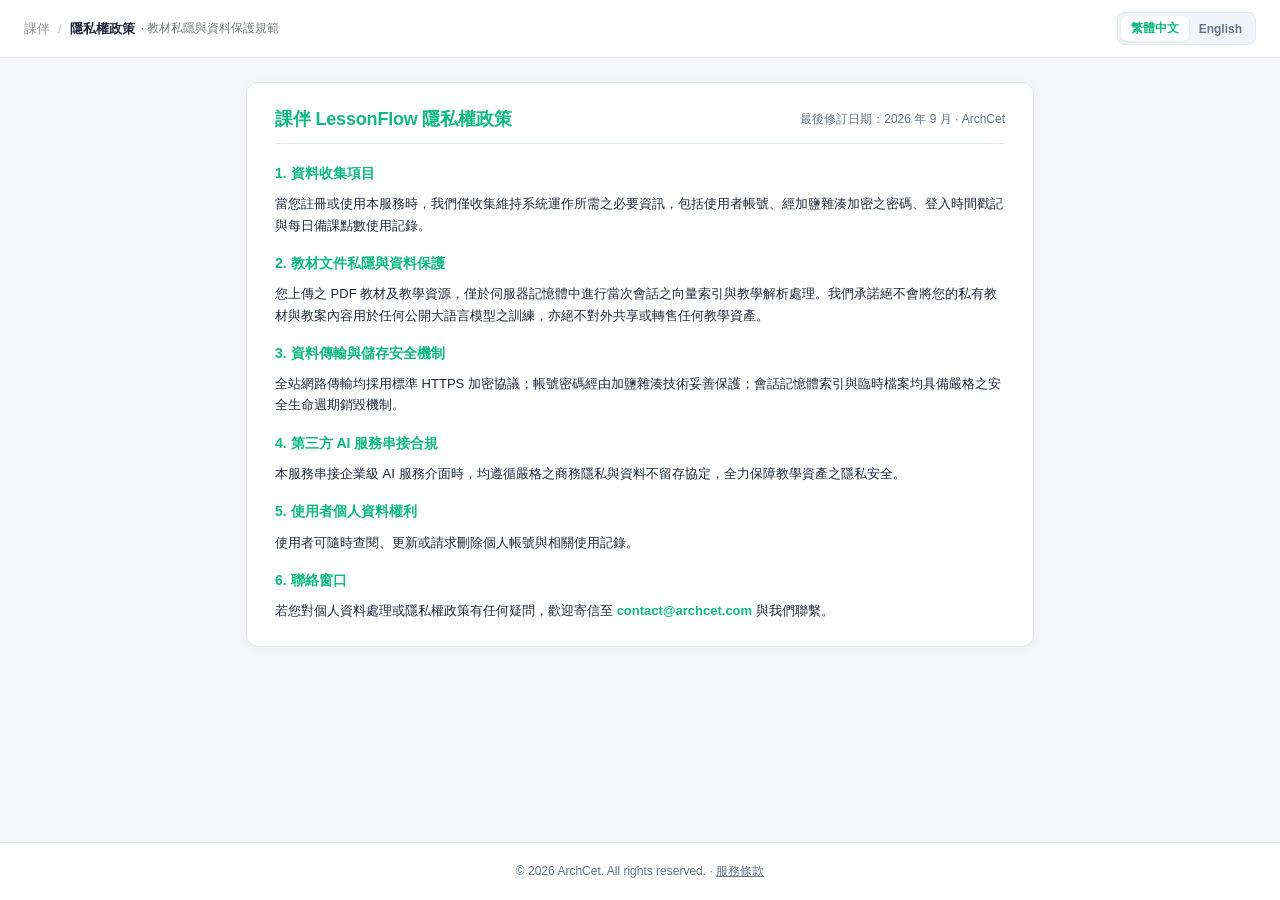
==== app/static/privacy.html @ 86c42158 "feat(legal): add bilingual terms and privacy policy with single source of truth and unified layout" ====
<!DOCTYPE html>
<html lang="zh-Hant-TW">

<head>
  <meta charset="UTF-8">
  <meta name="viewport" content="width=device-width, initial-scale=1.0">
  <title>隱私權政策 · 課伴 LessonFlow</title>
  <link rel="icon" type="image/svg+xml" href="/favicon.svg">
  <link rel="stylesheet" href="/styles.css?v=5.9.0">
  <style>
    body {
      background: var(--bg, #f4f6f8);
      color: var(--ink, #1e293b);
      font-family: var(--font-sans, -apple-system, BlinkMacSystemFont, "Segoe UI", Roboto, "Noto Sans TC", sans-serif);
      margin: 0;
      padding: 0;
      min-height: 100vh;
      display: flex;
      flex-direction: column;
    }

    .legal-page-header {
      background: #ffffff;
      border-bottom: 1px solid var(--line, #e2e8f0);
      padding: 12px 24px;
      position: sticky;
      top: 0;
      z-index: 10;
      display: flex;
      align-items: center;
      justify-content: space-between;
    }

    .legal-header-crumb {
      font-size: 13px;
      color: #8a918e;
      display: flex;
      align-items: center;
    }

    .legal-header-crumb a {
      color: #8a918e;
      text-decoration: none;
      font-weight: 500;
      transition: color 0.15s ease;
    }

    .legal-header-crumb a:hover {
      color: var(--green, #10b981);
    }

    .legal-header-crumb i {
      font-style: normal;
      margin: 0 8px;
      color: #c5c8c4;
    }

    .legal-header-crumb strong {
      color: var(--ink, #1e293b);
      font-weight: 600;
    }

    .legal-header-crumb .crumb-sub {
      font-size: 12px;
      color: #717d77;
      margin-left: 6px;
    }

    .legal-header-actions {
      display: flex;
      align-items: center;
      gap: 10px;
    }

    .legal-lang-switch {
      display: inline-flex;
      background: #f1f5f9;
      padding: 3px;
      border-radius: 8px;
      border: 1px solid var(--line, #e2e8f0);
    }

    .legal-lang-btn {
      border: none;
      background: transparent;
      padding: 4px 10px;
      font-size: 12px;
      font-weight: 600;
      color: var(--muted, #64748b);
      border-radius: 6px;
      cursor: pointer;
      transition: all 0.15s ease;
    }

    .legal-lang-btn.active {
      background: #ffffff;
      color: var(--green, #10b981);
      box-shadow: 0 1px 3px rgba(0, 0, 0, 0.08);
    }

    .legal-container {
      max-width: 820px;
      width: 100%;
      margin: 24px auto;
      padding: 0 16px;
      flex: 1;
      box-sizing: border-box;
    }

    .legal-card {
      background: var(--card, #ffffff);
      border: 1px solid var(--line, #e2e8f0);
      border-radius: 12px;
      padding: 24px 28px;
      box-shadow: 0 2px 12px rgba(0, 0, 0, 0.03);
    }

    .legal-title-section {
      border-bottom: 1.5px solid var(--line, #e2e8f0);
      padding-bottom: 12px;
      margin-bottom: 18px;
      display: flex;
      align-items: center;
      justify-content: space-between;
      flex-wrap: wrap;
      gap: 8px;
    }

    .legal-title-section h1 {
      font-size: 18px;
      font-weight: 700;
      color: var(--green, #10b981);
      margin: 0;
      letter-spacing: -0.01em;
    }

    .legal-title-section p {
      font-size: 12px;
      color: var(--muted, #64748b);
      margin: 0;
    }

    .legal-content {
      font-size: 13px;
      line-height: 1.65;
      color: var(--ink, #1e293b);
      display: flex;
      flex-direction: column;
      gap: 16px;
    }

    .legal-section {
      display: flex;
      flex-direction: column;
      gap: 6px;
    }

    .legal-section h3 {
      font-size: 14px;
      font-weight: 700;
      color: var(--green, #10b981);
      margin: 0 0 2px 0;
    }

    .legal-section p {
      margin: 0;
      font-size: 13px;
      line-height: 1.65;
      color: var(--ink, #1e293b);
    }

    .legal-footer {
      text-align: center;
      padding: 20px;
      font-size: 12px;
      color: var(--muted, #64748b);
      border-top: 1px solid var(--line, #e2e8f0);
      background: #ffffff;
    }

    @media (max-width: 768px) {
      .legal-card {
        padding: 18px 16px;
      }
    }
  </style>
</head>

<body>
  <header class="legal-page-header">
    <div class="legal-header-crumb" id="headerCrumb">
      <a href="/">課伴</a><i>/</i><strong>隱私權政策</strong><span class="crumb-sub">· 教材私隱與資料保護規範</span>
    </div>
    <div class="legal-header-actions">
      <div class="legal-lang-switch">
        <button type="button" class="legal-lang-btn active" id="btnZh" onclick="switchLegalLang('zh-TW')">繁體中文</button>
        <button type="button" class="legal-lang-btn" id="btnEn" onclick="switchLegalLang('en')">English</button>
      </div>
    </div>
  </header>

  <main class="legal-container">
    <!-- 繁體中文版本 (Traditional Chinese) -->
    <article class="legal-card" id="zhCard">
      <div class="legal-title-section">
        <h1>課伴 LessonFlow 隱私權政策</h1>
        <p>最後修訂日期：2026 年 9 月 · ArchCet</p>
      </div>

      <div class="legal-content">
        <div class="legal-section">
          <h3>1. 資料收集項目</h3>
          <p>當您註冊或使用本服務時，我們僅收集維持系統運作所需之必要資訊，包括使用者帳號、經加鹽雜湊加密之密碼、登入時間戳記與每日備課點數使用記錄。</p>
        </div>

        <div class="legal-section">
          <h3>2. 教材文件私隱與資料保護</h3>
          <p>您上傳之 PDF 教材及教學資源，僅於伺服器記憶體中進行當次會話之向量索引與教學解析處理。我們承諾絕不會將您的私有教材與教案內容用於任何公開大語言模型之訓練，亦絕不對外共享或轉售任何教學資產。</p>
        </div>

        <div class="legal-section">
          <h3>3. 資料傳輸與儲存安全機制</h3>
          <p>全站網路傳輸均採用標準 HTTPS 加密協議；帳號密碼經由加鹽雜湊技術妥善保護；會話記憶體索引與臨時檔案均具備嚴格之安全生命週期銷毀機制。</p>
        </div>

        <div class="legal-section">
          <h3>4. 第三方 AI 服務串接合規</h3>
          <p>本服務串接企業級 AI 服務介面時，均遵循嚴格之商務隱私與資料不留存協定，全力保障教學資產之隱私安全。</p>
        </div>

        <div class="legal-section">
          <h3>5. 使用者個人資料權利</h3>
          <p>使用者可隨時查閱、更新或請求刪除個人帳號與相關使用記錄。</p>
        </div>

        <div class="legal-section">
          <h3>6. 聯絡窗口</h3>
          <p>若您對個人資料處理或隱私權政策有任何疑問，歡迎寄信至 <a href="mailto:contact@archcet.com"
              style="color: var(--green, #10b981); font-weight: 600; text-decoration: none;">contact@archcet.com</a>
            與我們聯繫。</p>
        </div>
      </div>
    </article>

    <!-- 英文版本 (English Version) -->
    <article class="legal-card" id="enCard" style="display: none;">
      <div class="legal-title-section">
        <h1>LessonFlow Privacy Policy</h1>
        <p>Last Revised: September 2026 · ArchCet</p>
      </div>

      <div class="legal-content">
        <div class="legal-section">
          <h3>1. Information We Collect</h3>
          <p>When you register or use the Service, we only collect information necessary to maintain system operations, including your username, salted and hashed password, login timestamps, and daily credit usage records.</p>
        </div>

        <div class="legal-section">
          <h3>2. Teaching Materials Privacy & Data Protection</h3>
          <p>Your uploaded PDF textbooks and educational materials are processed in server memory solely for vector indexing and session-level instructional analysis. We will never use your private teaching materials or lesson plans to train any public large language models, nor will we share or sell your teaching assets to any third party.</p>
        </div>

        <div class="legal-section">
          <h3>3. Data Transmission & Security Mechanisms</h3>
          <p>All network transmissions across the platform utilize standard HTTPS encryption protocols. Account credentials are protected using salted hashing algorithms. In-memory session indices and temporary files adhere to strict lifecycle destruction mechanisms.</p>
        </div>

        <div class="legal-section">
          <h3>4. Third-Party AI Service Compliance</h3>
          <p>When integrating enterprise-grade AI model APIs, the Service complies with strict commercial privacy and zero data retention agreements to ensure teaching asset confidentiality.</p>
        </div>

        <div class="legal-section">
          <h3>5. User Data Rights</h3>
          <p>Users may inspect, update, or request deletion of their personal accounts and associated usage records at any time.</p>
        </div>

        <div class="legal-section">
          <h3>6. Privacy Inquiries</h3>
          <p>If you have any questions regarding personal data processing or this Privacy Policy, please contact us at <a href="mailto:contact@archcet.com"
              style="color: var(--green, #10b981); font-weight: 600; text-decoration: none;">contact@archcet.com</a>.</p>
        </div>
      </div>
    </article>
  </main>

  <footer class="legal-footer" id="legalFooter">
    © 2026 ArchCet. All rights reserved. · <a href="/terms.html"
      style="color: inherit; text-decoration: underline;">服務條款</a>
  </footer>

  <script>
    function switchLegalLang(lang) {
      localStorage.setItem('app_lang', lang);
      const isEn = lang === 'en';
      document.getElementById('zhCard').style.display = isEn ? 'none' : 'block';
      document.getElementById('enCard').style.display = isEn ? 'block' : 'none';
      document.getElementById('btnZh').classList.toggle('active', !isEn);
      document.getElementById('btnEn').classList.toggle('active', isEn);
      document.documentElement.lang = isEn ? 'en' : 'zh-Hant-TW';
      document.title = isEn ? 'Privacy Policy · LessonFlow' : '隱私權政策 · 課伴 LessonFlow';
      
      const crumb = document.getElementById('headerCrumb');
      if (crumb) {
        crumb.innerHTML = isEn 
          ? '<a href="/">LessonFlow</a><i>/</i><strong>Privacy Policy</strong><span class="crumb-sub">· Curriculum Privacy & Data Protection</span>'
          : '<a href="/">課伴</a><i>/</i><strong>隱私權政策</strong><span class="crumb-sub">· 教材私隱與資料保護規範</span>';
      }

      const footer = document.getElementById('legalFooter');
      if (footer) {
        footer.innerHTML = isEn
          ? '© 2026 ArchCet. All rights reserved. · <a href="/terms.html" style="color: inherit; text-decoration: underline;">Terms of Service</a>'
          : '© 2026 ArchCet. All rights reserved. · <a href="/terms.html" style="color: inherit; text-decoration: underline;">服務條款</a>';
      }
    }

    const savedLang = localStorage.getItem('app_lang') || 'zh-TW';
    if (savedLang === 'en') {
      switchLegalLang('en');
    }
  </script>
</body>

</html>
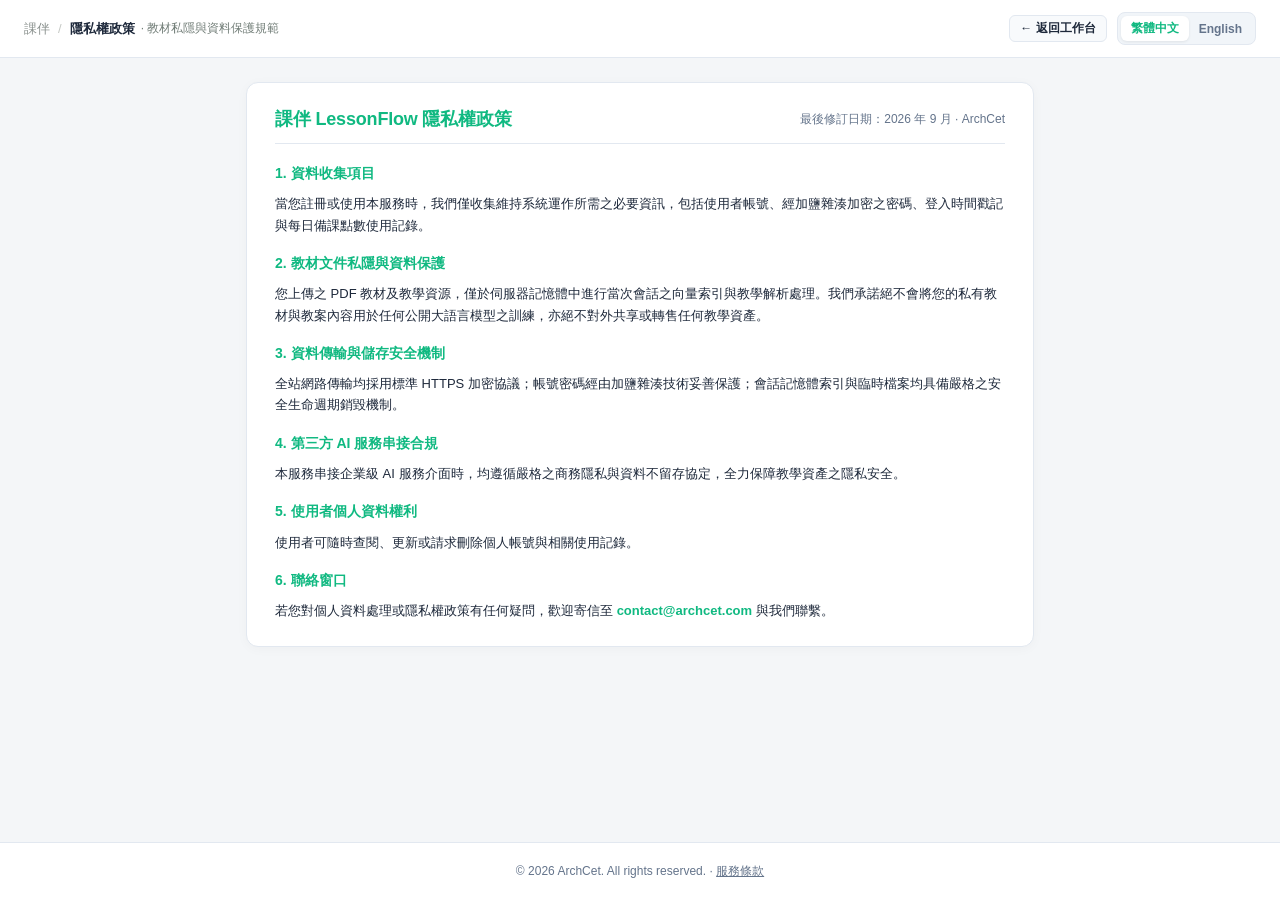
==== commit 8d728fac: "fix(ui): optimize print layout math rendering and preview action alignment - Fix presentation PDF pr" ====
--- a/app/static/privacy.html
+++ b/app/static/privacy.html
@@ -6,7 +6,7 @@
   <meta name="viewport" content="width=device-width, initial-scale=1.0">
   <title>隱私權政策 · 課伴 LessonFlow</title>
   <link rel="icon" type="image/svg+xml" href="/favicon.svg">
-  <link rel="stylesheet" href="/styles.css?v=5.9.0">
+  <link rel="stylesheet" href="/styles.css?v=6.0.8">
   <style>
     body {
       background: var(--bg, #f4f6f8);
@@ -169,6 +169,28 @@
       color: var(--ink, #1e293b);
     }
 
+    .legal-back-btn {
+      display: inline-flex;
+      align-items: center;
+      gap: 4px;
+      background: #f8fafc;
+      border: 1px solid var(--line, #e2e8f0);
+      padding: 4px 10px;
+      font-size: 12px;
+      font-weight: 600;
+      color: var(--ink, #1e293b);
+      border-radius: 6px;
+      text-decoration: none;
+      transition: all 0.15s ease;
+      touch-action: manipulation;
+    }
+
+    .legal-back-btn:hover {
+      background: #ffffff;
+      color: var(--green, #10b981);
+      border-color: var(--green, #10b981);
+    }
+
     .legal-footer {
       text-align: center;
       padding: 20px;
@@ -179,8 +201,14 @@
     }
 
     @media (max-width: 768px) {
+      .legal-page-header {
+        padding: 10px 14px;
+      }
       .legal-card {
-        padding: 18px 16px;
+        padding: 18px 14px;
+      }
+      .legal-header-crumb .crumb-sub {
+        display: none;
       }
     }
   </style>
@@ -192,6 +220,7 @@
       <a href="/">課伴</a><i>/</i><strong>隱私權政策</strong><span class="crumb-sub">· 教材私隱與資料保護規範</span>
     </div>
     <div class="legal-header-actions">
+      <a href="/" class="legal-back-btn" id="legalBackBtn">← 返回工作台</a>
       <div class="legal-lang-switch">
         <button type="button" class="legal-lang-btn active" id="btnZh" onclick="switchLegalLang('zh-TW')">繁體中文</button>
         <button type="button" class="legal-lang-btn" id="btnEn" onclick="switchLegalLang('en')">English</button>
@@ -307,6 +336,11 @@
           : '<a href="/">課伴</a><i>/</i><strong>隱私權政策</strong><span class="crumb-sub">· 教材私隱與資料保護規範</span>';
       }
 
+      const backBtn = document.getElementById('legalBackBtn');
+      if (backBtn) {
+        backBtn.textContent = isEn ? '← Back to App' : '← 返回工作台';
+      }
+
       const footer = document.getElementById('legalFooter');
       if (footer) {
         footer.innerHTML = isEn
